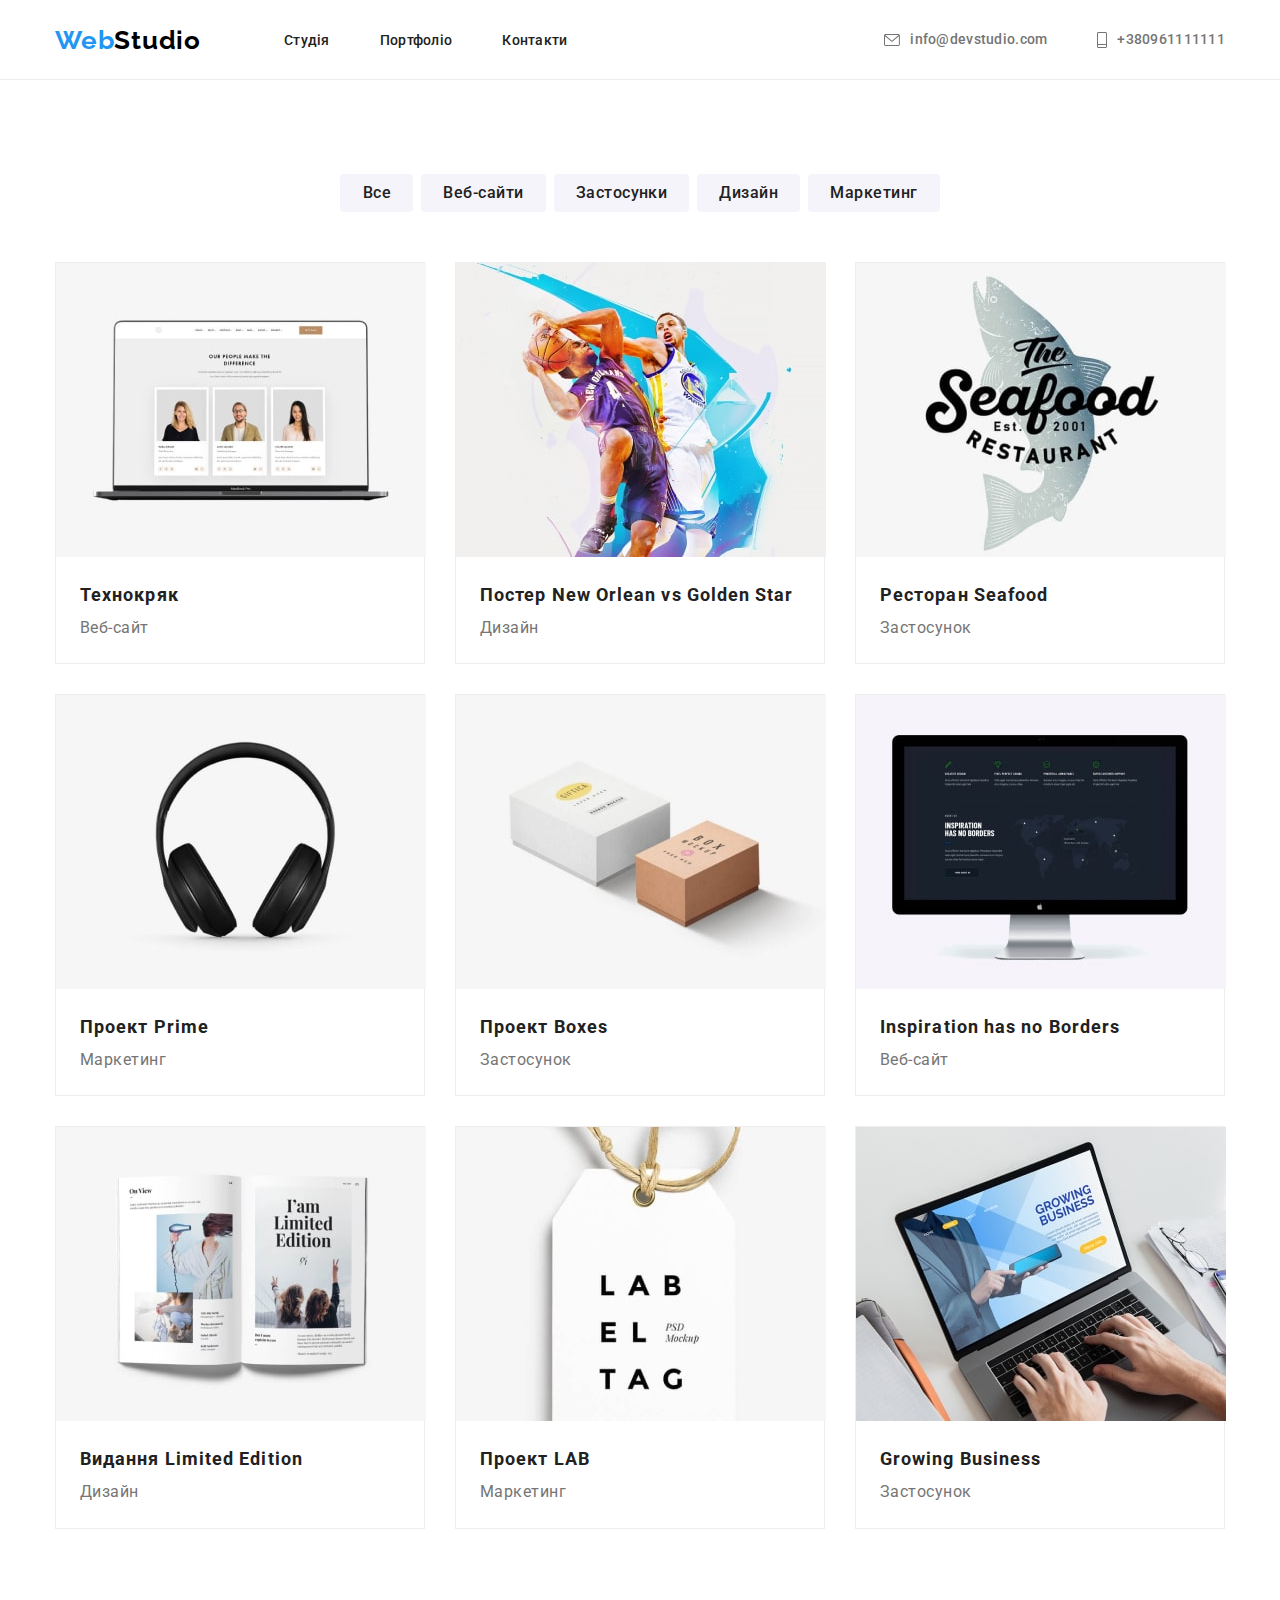
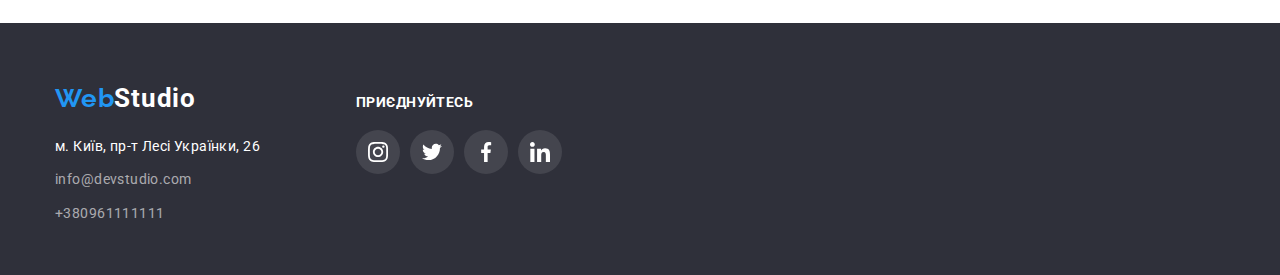
==== portfolio.html @ a5cffa08 "hw5" ====
<!DOCTYPE html>
<html lang="uk">
  <head>
    <meta charset="UTF-8" />
    <meta http-equiv="X-UA-Compatible" content="IE=edge" />
    <meta name="viewport" content="width=device-width, initial-scale=1.0" />
    <title>WebStudio</title>
    <link
      href="https://fonts.googleapis.com/css2?family=Montserrat:wght@400;700&family=Raleway:wght@700&family=Roboto:wght@400;500;700;900&display=swap"
      rel="stylesheet"
    />
    <link
      rel="stylesheet"
      href="https://cdnjs.cloudflare.com/ajax/libs/modern-normalize/1.1.0/modern-normalize.min.css"
    />
    <link rel="stylesheet" href="./css/styles.css" />
  </head>
  <body>
    <header class="header">
      <div class="conteiner">
        <nav class="header-nav">
          <a class="logo" href="./index.html" lang="en">
            <span class="logo-web">Web</span
            ><span class="logo-studio">Studio</span>
          </a>
          <ul class="conteiner-header-links">
            <li class="header-links">
              <a class="header-link" href="./index.html">Студія</a>
            </li>
            <li class="header-links">
              <a class="header-link" href="./portfolio.html">Портфоліо</a>
            </li>
            <li class="header-links">
              <a class="header-link" href="">Контакти</a>
            </li>
          </ul>
          <ul class="conteiner-header-contacts">
            <li class="header-links">
              <a class="header-link-style" href="mailto:info@devstudio.com">
                <svg class="header-icon-mail" width="16" height="12">
                  <use href="./img/symbol-defs.svg#icon-envelope"></use>
                </svg>
                info@devstudio.com</a
              >
            </li>
            <li class="header-links">
              <a class="header-link-style" href="telto:+380961111111">
                <svg class="header-icon-tel" width="10" height="16">
                  <use href="./img/symbol-defs.svg#icon-Vector"></use>
                </svg>
                +380961111111</a
              >
            </li>
          </ul>
        </nav>
      </div>
    </header>

    <main>
      <h1 class="visually-hidden">Портфоліо</h1>
      <section class="portfolio-section">
        <div class="conteiner">
          <ul class="portfolio-li">
            <li class="portfolio-items">
              <button class="button-portfolio" type="button">Все</button>
            </li>
            <li class="portfolio-items">
              <button class="button-portfolio" type="button">Веб-сайти</button>
            </li>
            <li class="portfolio-items">
              <button class="button-portfolio" type="button">Застосунки</button>
            </li>
            <li class="portfolio-items">
              <button class="button-portfolio" type="button">Дизайн</button>
            </li>
            <li class="portfolio-items">
              <button class="button-portfolio" type="button">Маркетинг</button>
            </li>
          </ul>
        </div>

        <h2 class="visually-hidden">Всі продукти компанії</h2>
        <div class="conteiner">
          <ul class="products-ul">
            <li class="products-of-company">
              <img
                class="photo-products"
                src="./img1-1.jpg"
                alt="картки клієнтів на сайті"
                width="370"
                height="294"
              />
              <div class="projects-text">
                <h2 class="projects">Технокряк</h2>
                <p class="product-name">Веб-сайт</p>
              </div>
            </li>
            <li class="products-of-company">
              <img
                class="photo-products"
                src="./img1-2.jpg"
                alt="дизайн постера"
                width="370"
                height="294"
              />
              <div class="projects-text">
                <h2 class="projects">Постер New Orlean vs Golden Star</h2>
                <p class="product-name">Дизайн</p>
              </div>
            </li>
            <li class="products-of-company">
              <img
                class="photo-products"
                src="./img1-3.jpg"
                alt="дизайн застосунку для ресторану"
                width="370"
                height="294"
              />
              <div class="projects-text">
                <h2 class="projects">Ресторан Seafood</h2>
                <p class="product-name">Застосунок</p>
              </div>
            </li>
            <li class="products-of-company">
              <img
                class="photo-products"
                src="./img1-4.jpg"
                alt="навушники"
                width="370"
                height="294"
              />
              <div class="projects-text">
                <h2 class="projects">Проект Prime</h2>
                <p class="product-name">Маркетинг</p>
              </div>
            </li>
            <li class="products-of-company">
              <img
                class="photo-products"
                src="./img5.jpg"
                alt="дизайн застосунку"
                width="370"
                height="294"
              />
              <div class="projects-text">
                <h2 class="projects">Проект Boxes</h2>
                <p class="product-name">Застосунок</p>
              </div>
            </li>
            <li class="products-of-company">
              <img
                class="photo-products"
                src="./img6.jpg"
                alt="дизайн веб-сайту"
                width="370"
                height="294"
              />
              <div class="projects-text">
                <h2 class="projects">Inspiration has no Borders</h2>
                <p class="product-name">Веб-сайт</p>
              </div>
            </li>
            <li class="products-of-company">
              <img
                class="photo-products"
                src="./img7.jpg"
                alt="дизайн видання"
                width="370"
                height="294"
              />
              <div class="projects-text">
                <h2 class="projects">Видання Limited Edition</h2>
                <p class="product-name">Дизайн</p>
              </div>
            </li>
            <li class="products-of-company">
              <img
                class="photo-products"
                src="./img8.jpg"
                alt="дизайн маркетингового проекту"
                width="370"
                height="294"
              />
              <div class="projects-text">
                <h2 class="projects">Проект LAB</h2>
                <p class="product-name">Маркетинг</p>
              </div>
            </li>
            <li class="products-of-company">
              <img
                class="photo-products"
                src="./img9.jpg"
                alt="дизайн застосунку"
                width="370"
                height="294"
              />
              <div class="projects-text">
                <h2 class="projects">Growing Business</h2>
                <p class="product-name">Застосунок</p>
              </div>
            </li>
          </ul>
        </div>
      </section>
    </main>
    <footer class="footer-section">
      <div class="footer-conteiner">
        <div class="footer-main">
          <div class="footer-logo">
            <a class="logo" href="./index.html"
              ><span class="logo-web">Web</span
              ><span class="footer-studio">Studio</span></a
            >
          </div>
          <address class="footer-address">
            м. Київ, пр-т Лесі Українки, 26
          </address>
          <address class="footer-address">
            <ul class="footer-ul">
              <li class="footer-li">
                <a class="footer-contacts" href="mailto:info@devstudio.com"
                  >info@devstudio.com</a
                >
              </li>
              <li class="footer-li">
                <a class="footer-contacts" href="telto:+380961111111"
                  >+380961111111</a
                >
              </li>
            </ul>
          </address>
        </div>
        <div class="footer-second">
          <h2 class="footer-second-title">приєднуйтесь</h2>
          <ul class="footer-icon-ul">
            <li class="footer-icon-li">
              <a href="" class="footer-icon-href">
                <svg class="footer-icon" width="20" height="20">
                  <use href="./img/symbol-defs.svg#icon-instagram"></use>
                </svg>
              </a>
            </li>
            <li class="footer-icon-li">
              <a href="" class="footer-icon-href">
                <svg class="footer-icon" width="20" height="20">
                  <use href="./img/symbol-defs.svg#icon-twitter"></use>
                </svg>
              </a>
            </li>
            <li class="footer-icon-li">
              <a href="" class="footer-icon-href">
                <svg class="footer-icon" width="20" height="20">
                  <use href="./img/symbol-defs.svg#icon-facebook"></use>
                </svg>
              </a>
            </li>
            <li class="footer-icon-li">
              <a href="" class="footer-icon-href">
                <svg class="footer-icon" width="20" height="20">
                  <use href="./img/symbol-defs.svg#icon-linkedin"></use>
                </svg>
              </a>
            </li>
          </ul>
        </div>
      </div>
    </footer>
  </body>
</html>
---- css/styles.css ----
:root {
  --main-color: #2196f3;
  --main-color-text: #212121;
  --second-main-color: #757575;
  --third-main-color: #ffffff;
  --icon-main-color: #afb1b8;
}
/* ul {
  margin: 0;
  padding-left: 0;
} */
img {
  display: block;
}
h2,
ul,
li,
p {
  margin: 0;
}
.conteiner {
  width: 1200px;
  margin-left: auto;
  margin-right: auto;
  padding-left: 15px;
  padding-right: 15px;
}
.header {
  height: 80px;
  margin-left: auto;
  margin-right: auto;
  border-bottom: 1px solid #ececec;
}
.header-nav {
  height: 80px;
  align-items: center;
  display: flex;
  justify-content: center;
}

.conteiner-header-links {
  display: flex;
  margin-left: 43px;
}
.conteiner-header-contacts {
  display: flex;
  margin-left: auto;
}
.header-icon-tel,
.header-icon-mail {
  fill: var(--second-main-color);
  margin-right: 10px;
}
.header-link-style:hover .header-icon-tel,
.header-link-style:focus .header-icon-tel {
  fill: var(--main-color);
}
.header-link-style:hover .header-icon-mail,
.header-link-style:focus .header-icon-mail {
  fill: var(--main-color);
}
.logo {
  text-decoration: none;
  align-items: center;
  justify-content: center;
}
.footer-logo {
  margin-bottom: 20px;
}

.logo-web {
  font-family: "Raleway", sans-serif;
  font-weight: 700;
  font-size: 26px;
  line-height: 1.19;
  letter-spacing: 0.03em;
  color: var(--main-color);
}
.logo-studio {
  font-family: "Raleway", sans-serif;
  font-weight: 700;
  font-size: 26px;
  line-height: 1.19;
  letter-spacing: 0.03em;
  color: #000000;
}

body {
  font-family: "Roboto", sans-serif;
  font-weight: 400;
  font-style: normal;
}
.header-portfolio {
  padding-top: 24px;
}
.header-links,
.header-link {
  padding: 0;
  margin: 0;
}
.header-links {
  margin-right: 50px;
}
.header-links:last-child {
  margin: 0;
}

.header-links,
.portfolio-items,
.portfolio-li {
  text-decoration: none;
  list-style: none;
}
.header-link:hover {
  color: var(--main-color);
}
.header-link:focus {
  color: var(--main-color);
}
.header-link {
  text-decoration: none;
  font-weight: 500;
  font-size: 14px;
  line-height: 1.14;
  letter-spacing: 0.02em;
  color: var(--main-color-text);
  padding-top: 32px;
  padding-bottom: 32px;
}
.header-link-style {
  display: flex;
  align-items: center;
  text-decoration: none;
  font-weight: 500;
  font-size: 14px;
  line-height: 1.14;
  letter-spacing: 0.02em;
  color: var(--second-main-color);
  padding-top: 32px;
  padding-bottom: 32px;
}
.header-link-style:hover {
  color: var(--main-color);
}
.header-link-style:focus {
  color: var(--main-color);
}
.hero {
  display: block;
  font-weight: 900;
  font-size: 44px;
  line-height: 1.36;
  text-align: center;
  letter-spacing: 0.06em;
  text-transform: uppercase;
  color: var(--third-main-color);
  text-shadow: 0px 4px 4px rgba(0, 0, 0, 0.25);
  margin: auto;
  width: 696px;
}
.hero-button {
  font-family: "Roboto", sans-serif;
  font-weight: 700;
  font-size: 16px;
  line-height: 1.9;
  display: block;
  align-items: center;
  text-align: center;
  letter-spacing: 0.06em;
  color: var(--third-main-color);
  background: var(--main-color);
  box-shadow: 0px 4px 4px rgba(0, 0, 0, 0.15);
  border-radius: 4px;
  padding: 10px 32px;
  min-width: 216px;
  margin: auto;
  margin-top: 30px;
}
.hero-bg {
  max-width: 1600px;
  height: 600px;
  background-image: linear-gradient(
      rgba(47, 48, 58, 0.4),
      rgba(47, 48, 58, 0.4)
    ),
    url(../img/Img-hero.jpg);
  margin-left: auto;
  margin-right: auto;
  background-repeat: no-repeat;
  background-size: cover;
  background-position: center;
  background-color: #c4c4c4;
}
.hero-section {
  padding-top: 200px;
  padding-bottom: 200px;
  margin-left: auto;
  margin-right: auto;
}
.hero-button:hover {
  background-color: #188ce8;
  cursor: pointer;
}
.hero-button:focus {
  background-color: #188ce8;
}
.visually-hidden {
  position: absolute;
  white-space: nowrap;
  width: 1px;
  height: 1px;
  overflow: hidden;
  border: 0;
  padding: 0;
  clip: rect(0 0 0 0);
  clip-path: inset(50%);
  margin: -1px;
}

.benefits-section {
  display: flex;
  padding-top: 94px;
  padding-bottom: 94px;
}
.conteiner-benefits-li {
  display: flex;
  justify-content: center;
  padding: 0;
  margin: auto;
}
.conteiner-benefits-li:last-child {
  margin-right: 0;
}
.benefits-li {
  width: 270px;
  text-align: left;
}
.benefits-li.type {
  margin-right: 30px;
}
.benefits {
  font-weight: 700;
  font-size: 14px;
  line-height: 1.14;
  letter-spacing: 0.03em;
  text-transform: uppercase;
  color: var(--main-color-text);
  padding: 0;
  margin: 0;
  margin-bottom: 10px;
}
.attention {
  width: 270px;
  height: 16;
}

.benefits-lists {
  font-size: 14px;
  line-height: 1.71;
  letter-spacing: 0.03em;
  color: var(--second-main-color);
  padding: 0;
}

.advantage-ul {
  display: flex;
  justify-content: center;
  text-decoration: none;
  list-style: none;
  gap: 30px;
  margin: 0;
  padding: 0;
}
.advantage-href {
  width: 270px;
  height: 120px;
  border-radius: 4px;
  background-color: #f5f4fa;
  display: flex;
  align-items: center;
  justify-content: center;
  margin-bottom: 30px;
}
.advantage-icon {
  fill: var(--main-color-text);
}
.advantage-href:hover .advantage-icon {
  fill: var(--main-color);
  border-color: var(--main-color);
}
.advantage-href:focus .advantage-icon {
  fill: var(--main-color);
  border-color: var(--main-color);
}
.container-works {
  width: 100%;
  margin-left: auto;
  margin-right: auto;
  padding-bottom: 94px;
}

.img-works {
  display: flex;
  flex-wrap: nowrap;
  column-gap: 30px;
  padding: 0;
}
.works,
.team,
.clients {
  font-weight: 700;
  font-size: 36px;
  line-height: 1.17;
  text-align: center;
  letter-spacing: 0.03em;
  color: var(--main-color-text);
  padding: 0;
  margin: 0;
  margin-bottom: 50px;
}
.section-team {
  margin-left: auto;
  margin-right: auto;
  background: #f5f4fa;
  padding-top: 94px;
  padding-bottom: 94px;
}
.team-list {
  display: flex;
  flex-wrap: nowrap;
  column-gap: 30px;
  padding: 0;
}
.benefits-li,
.works-li,
.our-team,
.footer-li {
  list-style: none;
  padding: 0;
  margin: 0;
}
.our-team {
  background: #ffffff;
  box-shadow: 0px 1px 3px rgba(0, 0, 0, 0.12), 0px 1px 1px rgba(0, 0, 0, 0.14),
    0px 2px 1px rgba(0, 0, 0, 0.2);
  border-radius: 0px 0px 4px 4px;
  text-align: center;
  padding-bottom: 30px;
}

.people {
  font-weight: 500;
  font-size: 16px;
  line-height: 1.19;
  letter-spacing: 0.03em;
  color: var(--main-color-text);
  padding: 0;
  margin-bottom: 10px;
  margin-top: 30px;
  margin-left: 0;
  margin-right: 0;
}
.social-links {
  list-style: none;
  display: flex;
  justify-content: center;
  gap: 10px;
  padding: 0;
}
.social-href {
  width: 44px;
  height: 44px;
  border-radius: 50%;
  background-color: var(--third-main-color);
  display: flex;
  align-items: center;
  justify-content: center;
}
.social-icon {
  fill: var(--icon-main-color);
}
.social-href:hover {
  background-color: var(--main-color);
}
.social-href:focus {
  background-color: var(--main-color);
}
.social-href:hover .social-icon {
  fill: var(--third-main-color);
}
.social-href:focus .social-icon {
  fill: var(--third-main-color);
}
.clients-section {
  margin-left: auto;
  margin-right: auto;
  background: var(--third-main-color);
  padding-top: 94px;
  padding-bottom: 94px;
}

.clients-href {
  width: 170px;
  height: 92px;
  display: flex;
  align-items: center;
  justify-content: center;
  border-color: var(--third-main-color);
  border: 1px solid #afb1b8;
  border-radius: 4px;
}
.clients-href:hover,
.clients-href:focus {
  border-color: var(--main-color);
}
.clients-href:hover .clients-icon {
  fill: var(--main-color);
}
.clients-href:focus .clients-icon {
  fill: var(--main-color);
}
.clients-ul {
  display: flex;
  justify-content: center;
  text-decoration: none;
  list-style: none;
  gap: 30px;
  margin: 0;
  padding: 0;
}
.clients-icon {
  fill: var(--icon-main-color);
}
.skills {
  font-size: 16px;
  line-height: 1.19;
  letter-spacing: 0.03em;
  color: var(--second-main-color);
  padding: 0;
  margin: 0;
  margin-bottom: 16px;
}
.footer-ul {
  padding: 0;
}

.footer-studio {
  font-weight: 700;
  font-size: 26px;
  line-height: 1.19;
  letter-spacing: 0.03em;
  color: var(--third-main-color);
}
.footer-section {
  background: #2f303a;
  height: 252px;
  padding-top: 60px;
  padding-bottom: 60px;
}
.footer-conteiner {
  display: flex;
  align-items: baseline;

  padding-left: 15px;
  width: 1200px;
  margin-left: auto;
  margin-right: auto;
}
.footer-address {
  font-style: normal;
  font-size: 14px;
  line-height: 24px;
  letter-spacing: 0.03em;
  color: var(--third-main-color);
  padding: 0;
  margin: 0;
  margin-bottom: 9px;
}
.footer-li {
  margin-bottom: 9px;
}

.footer-contacts {
  font-style: normal;
  text-decoration: none;
  font-size: 14px;
  line-height: 1.7;
  letter-spacing: 0.03em;
  color: rgba(255, 255, 255, 0.6);
  margin-bottom: 9px;
}
.footer-contacts:hover {
  color: var(--main-color);
}

.footer-main {
  min-width: 231px;
  margin-right: 70px;
}
.footer-second-title {
  font-weight: 700;
  font-size: 14px;
  line-height: 16px;
  letter-spacing: 0.03em;
  text-transform: uppercase;
  color: var(--third-main-color);
  margin-bottom: 20px;
}
.footer-icon-ul {
  text-decoration: none;
  list-style: none;
  margin: 0;
  padding: 0;
  display: flex;
  justify-content: center;
  gap: 10px;
}
.footer-icon-href {
  display: flex;
  align-items: center;
  justify-content: center;
  width: 44px;
  height: 44px;
  border-radius: 50%;
  background-color: rgba(255, 255, 255, 0.1);
}
.footer-icon {
  fill: var(--third-main-color);
}
.footer-icon-href:hover,
.footer-icon-href:focus {
  background-color: var(--main-color);
}
/* portfolio */
.portfolio-li {
  padding: 0;
  flex-wrap: nowrap;
  display: flex;
  justify-content: center;
  column-gap: 8px;
  margin-bottom: 50px;
}
.portfolio-section {
  padding-top: 94px;
  padding-bottom: 94px;
}

.button-portfolio:hover {
  color: var(--third-main-color);
  background-color: var(--main-color);
}
.button-portfolio:focus {
  color: var(--third-main-color);
  background-color: var(--main-color);
}
.button-portfolio:active {
  color: var(--third-main-color);
}
.button-portfolio {
  font-family: "Roboto", sans-serif;
  font-weight: 500;
  font-size: 16px;
  line-height: 1.6;
  text-align: center;
  letter-spacing: 0.03em;
  color: var(--main-color-text);
  cursor: pointer;
  background: #f5f4fa;
  border-radius: 4px;
  border: none;
  padding: 6px 22px;
  min-width: 73px;
}
.projects {
  font-family: "Roboto";
  font-style: normal;
  font-weight: 700;
  font-size: 18px;
  line-height: 2;
  letter-spacing: 0.06em;
  color: var(--main-color-text);
}
.products-ul {
  display: flex;
  flex-wrap: wrap;
  background-color: #ffffff;
  justify-items: center;
  margin-left: auto;
  margin-right: auto;
  gap: 30px;
  padding: 0;
}

.products-of-company {
  width: 370px;

  list-style: none;
  line-height: 2;
  letter-spacing: 0.06em;
  color: var(--main-color-text);
  background: #ffffff;
  border: 1px solid #eeeeee;
}
.products-of-company:hover {
  border: 1px solid #eeeeee;
  box-shadow: 0px 1px 1px rgba(0, 0, 0, 0.12), 0px 4px 4px rgba(0, 0, 0, 0.06),
    1px 4px 6px rgba(0, 0, 0, 0.16);
}

.product-name {
  font-size: 16px;
  line-height: 1.9;
  letter-spacing: 0.03em;
  color: var(--second-main-color);
}
.projects-text {
  padding-top: 20px;
  padding-bottom: 20px;
  padding-left: 24px;
  padding-right: 24px;
}
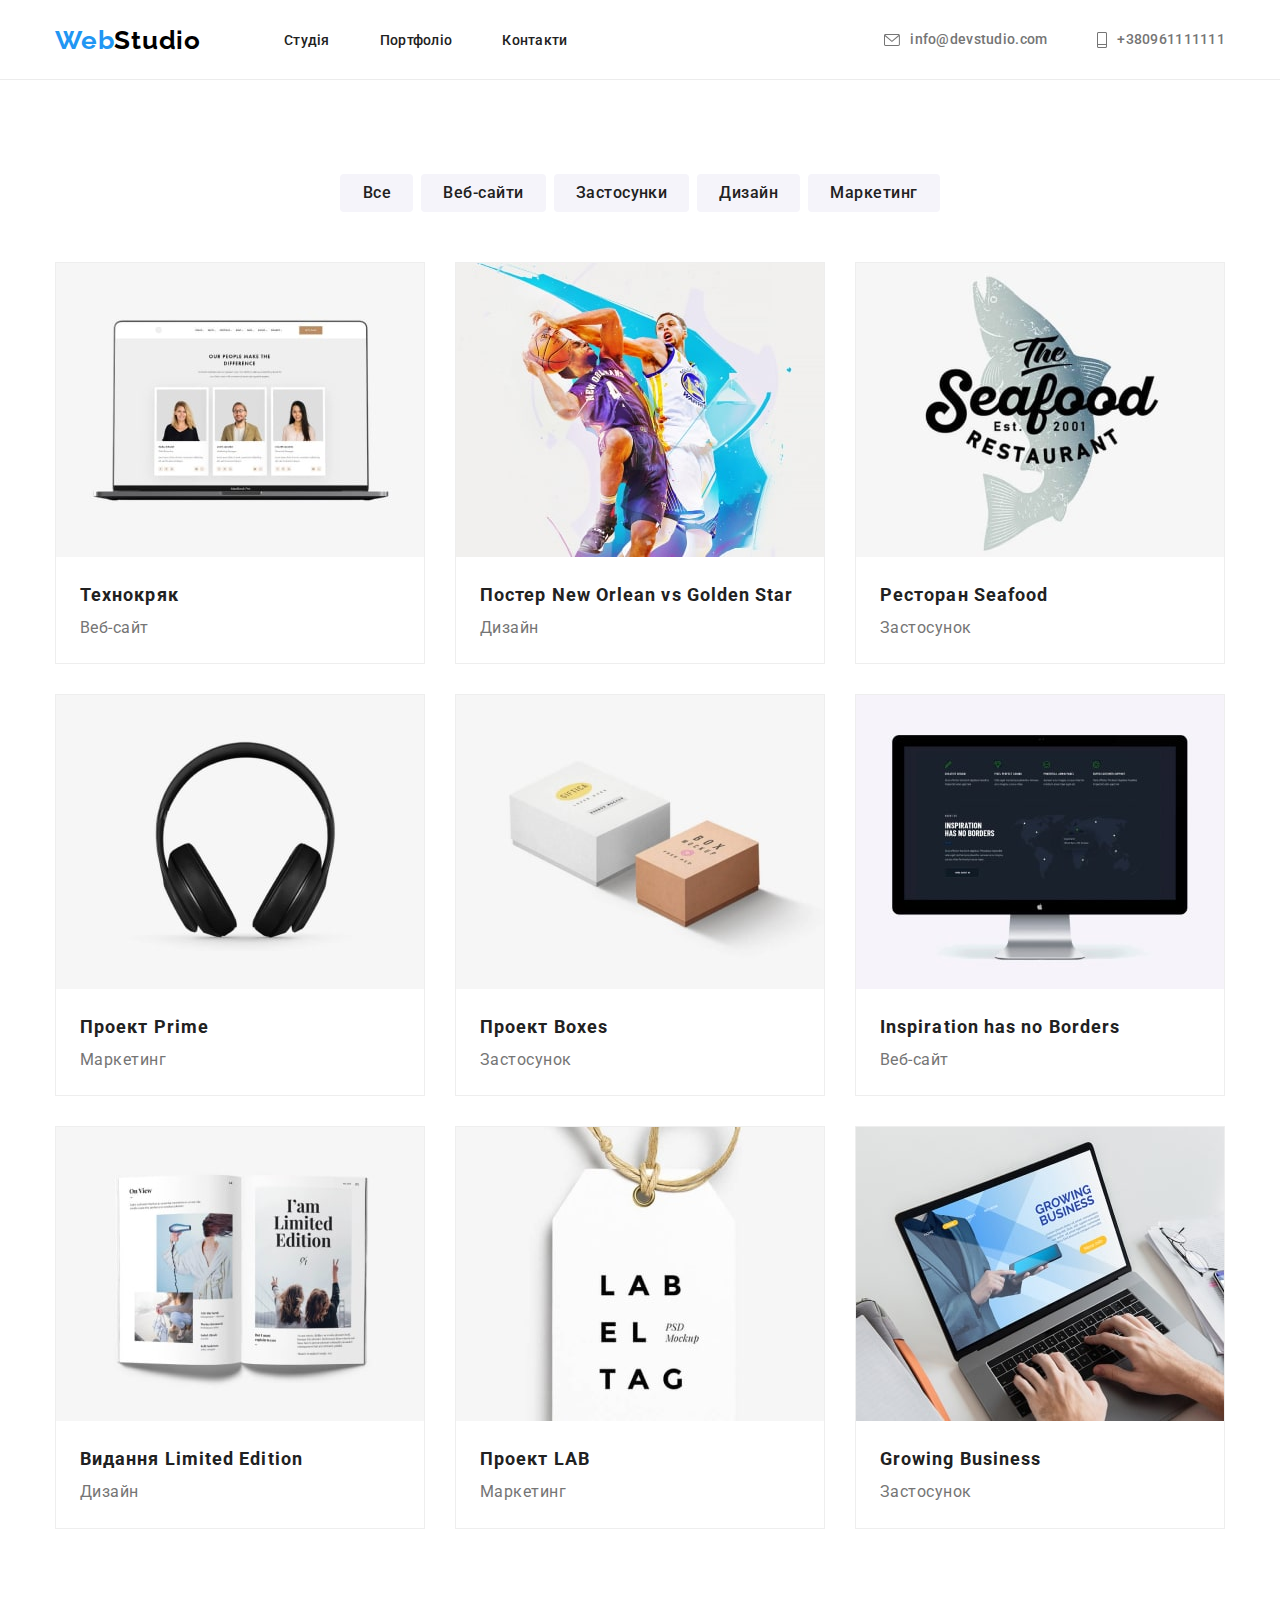
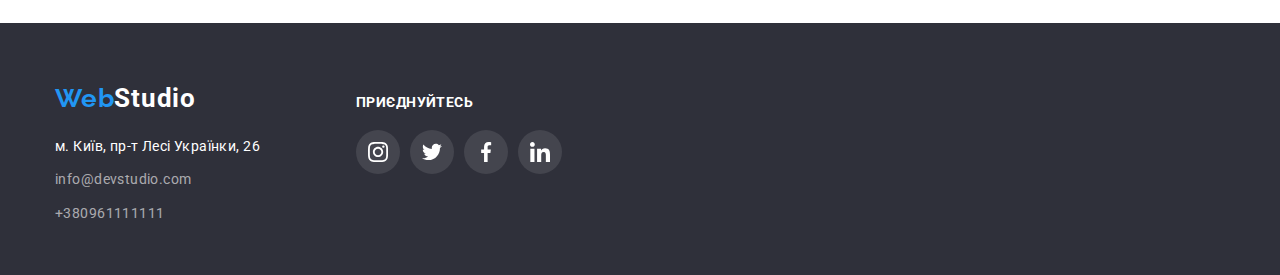
==== commit ea9020fa: "hw5-products-up" ====
--- a/portfolio.html
+++ b/portfolio.html
@@ -83,117 +83,180 @@
         <div class="conteiner">
           <ul class="products-ul">
             <li class="products-of-company">
-              <img
-                class="photo-products"
-                src="./img1-1.jpg"
-                alt="картки клієнтів на сайті"
-                width="370"
-                height="294"
-              />
+              <div class="products-up">
+                <img
+                  class="photo-products"
+                  src="./img1-1.jpg"
+                  alt="картки клієнтів на сайті"
+                  width="370"
+                  height="294"
+                />
+                <p class="products-up-text">
+                  Ресурс пропонує комплексні пропозиції з різним рівнем
+                  функціоналу та сервісів. Все це дозволить відвідувачу отримати
+                  вичерпні відомості про компанію чи приватну особу.
+                </p>
+              </div>
               <div class="projects-text">
                 <h2 class="projects">Технокряк</h2>
                 <p class="product-name">Веб-сайт</p>
               </div>
             </li>
             <li class="products-of-company">
-              <img
-                class="photo-products"
-                src="./img1-2.jpg"
-                alt="дизайн постера"
-                width="370"
-                height="294"
-              />
+              <div class="products-up">
+                <img
+                  class="photo-products"
+                  src="./img1-2.jpg"
+                  alt="дизайн постера"
+                  width="370"
+                  height="294"
+                />
+                <p class="products-up-text">
+                  Ресурс пропонує комплексні пропозиції з різним рівнем
+                  функціоналу та сервісів. Все це дозволить відвідувачу отримати
+                  вичерпні відомості про компанію чи приватну особу.
+                </p>
+              </div>
               <div class="projects-text">
                 <h2 class="projects">Постер New Orlean vs Golden Star</h2>
                 <p class="product-name">Дизайн</p>
               </div>
             </li>
             <li class="products-of-company">
-              <img
-                class="photo-products"
-                src="./img1-3.jpg"
-                alt="дизайн застосунку для ресторану"
-                width="370"
-                height="294"
-              />
+              <div class="products-up">
+                <img
+                  class="photo-products"
+                  src="./img1-3.jpg"
+                  alt="дизайн застосунку для ресторану"
+                  width="370"
+                  height="294"
+                />
+                <p class="products-up-text">
+                  Ресурс пропонує комплексні пропозиції з різним рівнем
+                  функціоналу та сервісів. Все це дозволить відвідувачу отримати
+                  вичерпні відомості про компанію чи приватну особу.
+                </p>
+              </div>
               <div class="projects-text">
                 <h2 class="projects">Ресторан Seafood</h2>
                 <p class="product-name">Застосунок</p>
               </div>
             </li>
             <li class="products-of-company">
-              <img
-                class="photo-products"
-                src="./img1-4.jpg"
-                alt="навушники"
-                width="370"
-                height="294"
-              />
+              <div class="products-up">
+                <img
+                  class="photo-products"
+                  src="./img1-4.jpg"
+                  alt="навушники"
+                  width="370"
+                  height="294"
+                />
+                <p class="products-up-text">
+                  Ресурс пропонує комплексні пропозиції з різним рівнем
+                  функціоналу та сервісів. Все це дозволить відвідувачу отримати
+                  вичерпні відомості про компанію чи приватну особу.
+                </p>
+              </div>
               <div class="projects-text">
                 <h2 class="projects">Проект Prime</h2>
                 <p class="product-name">Маркетинг</p>
               </div>
             </li>
             <li class="products-of-company">
-              <img
-                class="photo-products"
-                src="./img5.jpg"
-                alt="дизайн застосунку"
-                width="370"
-                height="294"
-              />
+              <div class="products-up">
+                <img
+                  class="photo-products"
+                  src="./img5.jpg"
+                  alt="дизайн застосунку"
+                  width="370"
+                  height="294"
+                />
+                <p class="products-up-text">
+                  Ресурс пропонує комплексні пропозиції з різним рівнем
+                  функціоналу та сервісів. Все це дозволить відвідувачу отримати
+                  вичерпні відомості про компанію чи приватну особу.
+                </p>
+              </div>
               <div class="projects-text">
                 <h2 class="projects">Проект Boxes</h2>
                 <p class="product-name">Застосунок</p>
               </div>
             </li>
             <li class="products-of-company">
-              <img
-                class="photo-products"
-                src="./img6.jpg"
-                alt="дизайн веб-сайту"
-                width="370"
-                height="294"
-              />
+              <div class="products-up">
+                <img
+                  class="photo-products"
+                  src="./img6.jpg"
+                  alt="дизайн веб-сайту"
+                  width="370"
+                  height="294"
+                />
+                <p class="products-up-text">
+                  Ресурс пропонує комплексні пропозиції з різним рівнем
+                  функціоналу та сервісів. Все це дозволить відвідувачу отримати
+                  вичерпні відомості про компанію чи приватну особу.
+                </p>
+              </div>
               <div class="projects-text">
                 <h2 class="projects">Inspiration has no Borders</h2>
                 <p class="product-name">Веб-сайт</p>
               </div>
             </li>
             <li class="products-of-company">
-              <img
-                class="photo-products"
-                src="./img7.jpg"
-                alt="дизайн видання"
-                width="370"
-                height="294"
-              />
+              <div class="products-up">
+                <img
+                  class="photo-products"
+                  src="./img7.jpg"
+                  alt="дизайн видання"
+                  width="370"
+                  height="294"
+                />
+                <p class="products-up-text">
+                  Ресурс пропонує комплексні пропозиції з різним рівнем
+                  функціоналу та сервісів. Все це дозволить відвідувачу отримати
+                  вичерпні відомості про компанію чи приватну особу.
+                </p>
+              </div>
               <div class="projects-text">
                 <h2 class="projects">Видання Limited Edition</h2>
                 <p class="product-name">Дизайн</p>
               </div>
             </li>
             <li class="products-of-company">
-              <img
-                class="photo-products"
-                src="./img8.jpg"
-                alt="дизайн маркетингового проекту"
-                width="370"
-                height="294"
-              />
+              <div class="products-up">
+                <img
+                  class="photo-products"
+                  src="./img8.jpg"
+                  alt="дизайн маркетингового проекту"
+                  width="370"
+                  height="294"
+                />
+                <p class="products-up-text">
+                  Ресурс пропонує комплексні пропозиції з різним рівнем
+                  функціоналу та сервісів. Все це дозволить відвідувачу отримати
+                  вичерпні відомості про компанію чи приватну особу.
+                </p>
+              </div>
               <div class="projects-text">
                 <h2 class="projects">Проект LAB</h2>
                 <p class="product-name">Маркетинг</p>
               </div>
             </li>
             <li class="products-of-company">
-              <img
-                class="photo-products"
-                src="./img9.jpg"
-                alt="дизайн застосунку"
-                width="370"
-                height="294"
-              />
+              <div class="products-up">
+                <img
+                  class="photo-products"
+                  src="./img9.jpg"
+                  alt="дизайн застосунку"
+                  width="370"
+                  height="294"
+                />
+                <p class="products-up-text">
+                  Ресурс пропонує комплексні пропозиції з різним рівнем
+                  функціоналу та сервісів. Все це дозволить відвідувачу отримати
+                  вичерпні відомості про компанію чи приватну особу.
+                </p>
+              </div>
               <div class="projects-text">
                 <h2 class="projects">Growing Business</h2>
                 <p class="product-name">Застосунок</p>
--- a/css/styles.css
+++ b/css/styles.css
@@ -4,6 +4,7 @@
   --second-main-color: #757575;
   --third-main-color: #ffffff;
   --icon-main-color: #afb1b8;
+  --timing: cubic-bezier(0.4, 0, 0.2, 1);
 }
 /* ul {
   margin: 0;
@@ -41,6 +42,25 @@
 .conteiner-header-links {
   display: flex;
   margin-left: 43px;
+}
+
+.header-link {
+  position: relative;
+}
+.header-link::after {
+  position: absolute;
+  content: "";
+  width: 0;
+  height: 4px;
+  background: #2196f3;
+  border-radius: 2px;
+  left: 0;
+  bottom: 1px;
+
+  transition: width 250ms var(--timing);
+}
+.header-link:hover::after {
+  width: 100%;
 }
 .conteiner-header-contacts {
   display: flex;
@@ -130,6 +150,7 @@
 .header-link-style {
   display: flex;
   align-items: center;
+
   text-decoration: none;
   font-weight: 500;
   font-size: 14px;
@@ -305,6 +326,32 @@
   column-gap: 30px;
   padding: 0;
 }
+.works-li {
+  position: relative;
+}
+.applications {
+  position: absolute;
+  height: 70px;
+  background: rgba(47, 48, 58, 0.8);
+  width: 100%;
+  bottom: 0;
+}
+.applications-text {
+  font-family: "Roboto";
+  font-style: normal;
+  font-weight: 700;
+  font-size: 14px;
+  line-height: 1.14;
+  text-align: center;
+  letter-spacing: 0.03em;
+  text-transform: uppercase;
+  color: var(--third-main-color);
+  position: absolute;
+  top: 50%;
+  left: 50%;
+  transform: translate(-50%, -50%);
+}
+
 .works,
 .team,
 .clients {
@@ -593,7 +640,6 @@
 
 .products-of-company {
   width: 370px;
-
   list-style: none;
   line-height: 2;
   letter-spacing: 0.06em;
@@ -606,6 +652,34 @@
   box-shadow: 0px 1px 1px rgba(0, 0, 0, 0.12), 0px 4px 4px rgba(0, 0, 0, 0.06),
     1px 4px 6px rgba(0, 0, 0, 0.16);
 }
+.products-of-company:hover .products-up-text {
+  transform: translateY(0%);
+}
+.products-up {
+  position: relative;
+  overflow: hidden;
+}
+.products-up-text {
+  position: absolute;
+  top: 0;
+  left: 0;
+  padding-left: 24px;
+  padding-right: 24px;
+  padding-top: 63px;
+  padding-bottom: 63px;
+  height: 100%;
+  transform: translateY(100%);
+  transition: transform 250ms cubic-bezier(0.4, 0, 0.2, 1);
+  overflow: auto;
+  font-family: "Roboto";
+  font-style: normal;
+  font-weight: 400;
+  font-size: 18px;
+  line-height: 1.6;
+  letter-spacing: 0.03em;
+  color: var(--third-main-color);
+  background: rgba(33, 150, 243, 0.9);
+}
 
 .product-name {
   font-size: 16px;
@@ -619,3 +693,52 @@
   padding-left: 24px;
   padding-right: 24px;
 }
+.overlay {
+  position: fixed;
+  top: 0;
+  width: 100vw;
+  height: 100vh;
+  background: rgba(0, 0, 0, 0.2);
+  transition: opacity 250ms cubic-bezier(0.4, 0, 0.2, 1),
+    visibility 250ms cubic-bezier(0.4, 0, 0.2, 1);
+}
+.overlay.is-hidden .modal {
+  transform: translate(-50%, -50%) scale(0) rotate(360deg);
+}
+.modal {
+  width: 528px;
+  min-height: 581px;
+  background-color: var(--third-main-color);
+  border-radius: 4px;
+  position: absolute;
+  top: 50%;
+  left: 50%;
+  transform: translate(-50%, -50%) scale(1) rotate(0);
+  transition: transform 250ms cubic-bezier(0.4, 0, 0.2, 1);
+}
+
+.is-hidden {
+  visibility: hidden;
+  opacity: 0;
+  pointer-events: none;
+}
+
+.icon-close {
+  position: absolute;
+  top: 50%;
+  left: 50%;
+  transform: translate(-50%, -50%);
+  fill: #000000;
+}
+.button-close {
+  position: absolute;
+  right: 8px;
+  top: 8px;
+  width: 30px;
+  height: 30px;
+  border-radius: 50%;
+  border: 1px solid rgba(0, 0, 0, 0.1);
+  padding: 0;
+  background: var(--third-main-color);
+  margin: 0;
+}
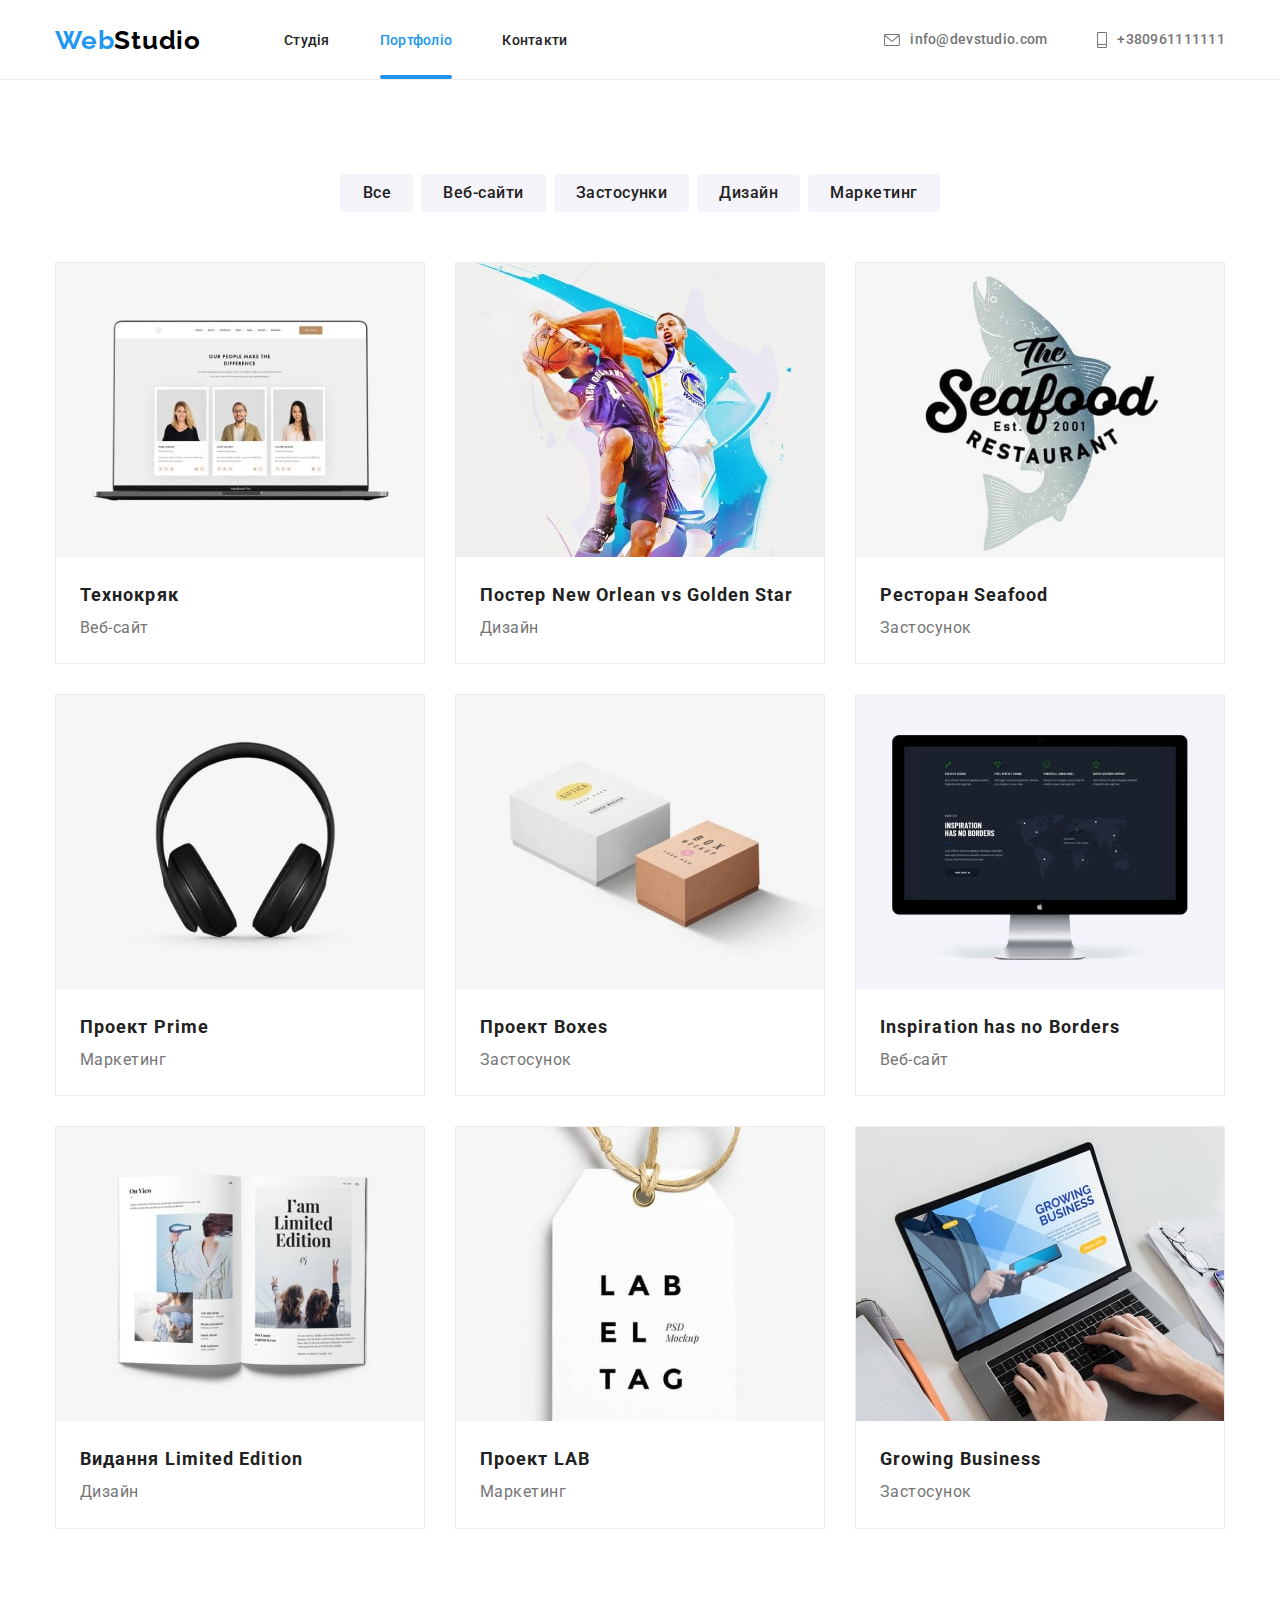
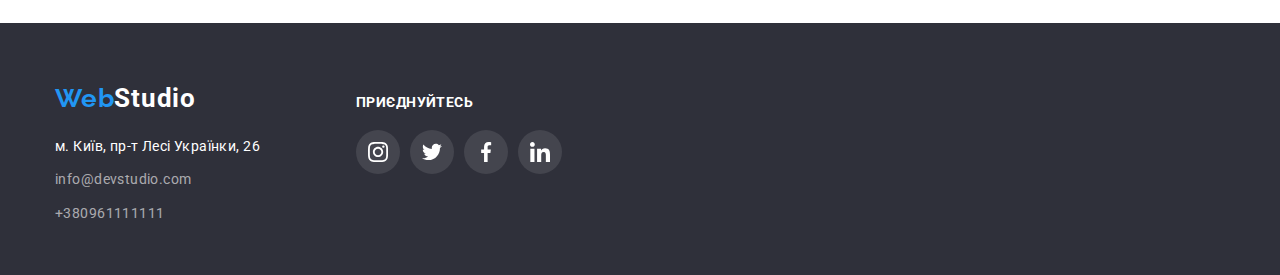
==== commit fec45fad: "hww5-final" ====
--- a/portfolio.html
+++ b/portfolio.html
@@ -28,7 +28,9 @@
               <a class="header-link" href="./index.html">Студія</a>
             </li>
             <li class="header-links">
-              <a class="header-link" href="./portfolio.html">Портфоліо</a>
+              <a class="header-link current" href="./portfolio.html"
+                >Портфоліо</a
+              >
             </li>
             <li class="header-links">
               <a class="header-link" href="">Контакти</a>
--- a/css/styles.css
+++ b/css/styles.css
@@ -46,6 +46,10 @@
 
 .header-link {
   position: relative;
+  transition-property: color;
+  transition-duration: 250ms;
+  transition-timing-function: cubic-bezier(0.4, 0, 0.2, 1);
+  transition-delay: 100ms;
 }
 .header-link::after {
   position: absolute;
@@ -56,12 +60,26 @@
   border-radius: 2px;
   left: 0;
   bottom: 1px;
-
   transition: width 250ms var(--timing);
 }
+
 .header-link:hover::after {
   width: 100%;
 }
+.header-link.current {
+  color: var(--main-color);
+}
+.header-link.current::after {
+  position: absolute;
+  content: "";
+  width: 100%;
+  height: 4px;
+  background: #2196f3;
+  border-radius: 2px;
+  left: 0;
+  bottom: 1px;
+}
+
 .conteiner-header-contacts {
   display: flex;
   margin-left: auto;
@@ -70,6 +88,10 @@
 .header-icon-mail {
   fill: var(--second-main-color);
   margin-right: 10px;
+  transition-property: fill;
+  transition-duration: 250ms;
+  transition-timing-function: cubic-bezier(0.4, 0, 0.2, 1);
+  transition-delay: 100ms;
 }
 .header-link-style:hover .header-icon-tel,
 .header-link-style:focus .header-icon-tel {
@@ -137,6 +159,7 @@
 .header-link:focus {
   color: var(--main-color);
 }
+
 .header-link {
   text-decoration: none;
   font-weight: 500;
@@ -159,6 +182,10 @@
   color: var(--second-main-color);
   padding-top: 32px;
   padding-bottom: 32px;
+  transition-property: color;
+  transition-duration: 250ms;
+  transition-timing-function: cubic-bezier(0.4, 0, 0.2, 1);
+  transition-delay: 100ms;
 }
 .header-link-style:hover {
   color: var(--main-color);
@@ -196,6 +223,10 @@
   min-width: 216px;
   margin: auto;
   margin-top: 30px;
+  transition-property: background-color;
+  transition-duration: 250ms;
+  transition-timing-function: cubic-bezier(0.4, 0, 0.2, 1);
+  transition-delay: 100ms;
 }
 .hero-bg {
   max-width: 1600px;
@@ -304,6 +335,10 @@
 }
 .advantage-icon {
   fill: var(--main-color-text);
+  transition-property: fill;
+  transition-duration: 250ms;
+  transition-timing-function: cubic-bezier(0.4, 0, 0.2, 1);
+  transition-delay: 100ms;
 }
 .advantage-href:hover .advantage-icon {
   fill: var(--main-color);
@@ -422,9 +457,17 @@
   display: flex;
   align-items: center;
   justify-content: center;
+  transition-property: background-color;
+  transition-duration: 250ms;
+  transition-timing-function: cubic-bezier(0.4, 0, 0.2, 1);
+  transition-delay: 100ms;
 }
 .social-icon {
   fill: var(--icon-main-color);
+  transition-property: fill;
+  transition-duration: 250ms;
+  transition-timing-function: cubic-bezier(0.4, 0, 0.2, 1);
+  transition-delay: 100ms;
 }
 .social-href:hover {
   background-color: var(--main-color);
@@ -455,6 +498,10 @@
   border-color: var(--third-main-color);
   border: 1px solid #afb1b8;
   border-radius: 4px;
+  transition-property: border-color;
+  transition-duration: 250ms;
+  transition-timing-function: cubic-bezier(0.4, 0, 0.2, 1);
+  transition-delay: 100ms;
 }
 .clients-href:hover,
 .clients-href:focus {
@@ -477,6 +524,10 @@
 }
 .clients-icon {
   fill: var(--icon-main-color);
+  transition-property: fill;
+  transition-duration: 250ms;
+  transition-timing-function: cubic-bezier(0.4, 0, 0.2, 1);
+  transition-delay: 100ms;
 }
 .skills {
   font-size: 16px;
@@ -535,6 +586,10 @@
   letter-spacing: 0.03em;
   color: rgba(255, 255, 255, 0.6);
   margin-bottom: 9px;
+  transition-property: color;
+  transition-duration: 250ms;
+  transition-timing-function: cubic-bezier(0.4, 0, 0.2, 1);
+  transition-delay: 80ms;
 }
 .footer-contacts:hover {
   color: var(--main-color);
@@ -570,6 +625,10 @@
   height: 44px;
   border-radius: 50%;
   background-color: rgba(255, 255, 255, 0.1);
+  transition-property: background-color;
+  transition-duration: 250ms;
+  transition-timing-function: cubic-bezier(0.4, 0, 0.2, 1);
+  transition-delay: 100ms;
 }
 .footer-icon {
   fill: var(--third-main-color);
@@ -595,13 +654,22 @@
 .button-portfolio:hover {
   color: var(--third-main-color);
   background-color: var(--main-color);
+  box-shadow: 0px 3px 1px rgba(0, 0, 0, 0.1), 0px 1px 2px rgba(0, 0, 0, 0.08),
+    0px 2px 2px rgba(0, 0, 0, 0.12);
+  border-radius: 4px;
 }
 .button-portfolio:focus {
   color: var(--third-main-color);
   background-color: var(--main-color);
+  box-shadow: 0px 3px 1px rgba(0, 0, 0, 0.1), 0px 1px 2px rgba(0, 0, 0, 0.08),
+    0px 2px 2px rgba(0, 0, 0, 0.12);
+  border-radius: 4px;
 }
 .button-portfolio:active {
   color: var(--third-main-color);
+  box-shadow: 0px 3px 1px rgba(0, 0, 0, 0.1), 0px 1px 2px rgba(0, 0, 0, 0.08),
+    0px 2px 2px rgba(0, 0, 0, 0.12);
+  border-radius: 4px;
 }
 .button-portfolio {
   font-family: "Roboto", sans-serif;
@@ -617,6 +685,10 @@
   border: none;
   padding: 6px 22px;
   min-width: 73px;
+  transition-property: color, background-color, box-shadow;
+  transition-duration: 250ms;
+  transition-timing-function: cubic-bezier(0.4, 0, 0.2, 1);
+  transition-delay: 100ms;
 }
 .projects {
   font-family: "Roboto";
@@ -646,6 +718,10 @@
   color: var(--main-color-text);
   background: #ffffff;
   border: 1px solid #eeeeee;
+  transition-property: box-shadow;
+  transition-duration: 250ms;
+  transition-timing-function: cubic-bezier(0.4, 0, 0.2, 1);
+  transition-delay: 200ms;
 }
 .products-of-company:hover {
   border: 1px solid #eeeeee;
@@ -670,6 +746,7 @@
   height: 100%;
   transform: translateY(100%);
   transition: transform 250ms cubic-bezier(0.4, 0, 0.2, 1);
+  transition-delay: 100ms;
   overflow: auto;
   font-family: "Roboto";
   font-style: normal;
